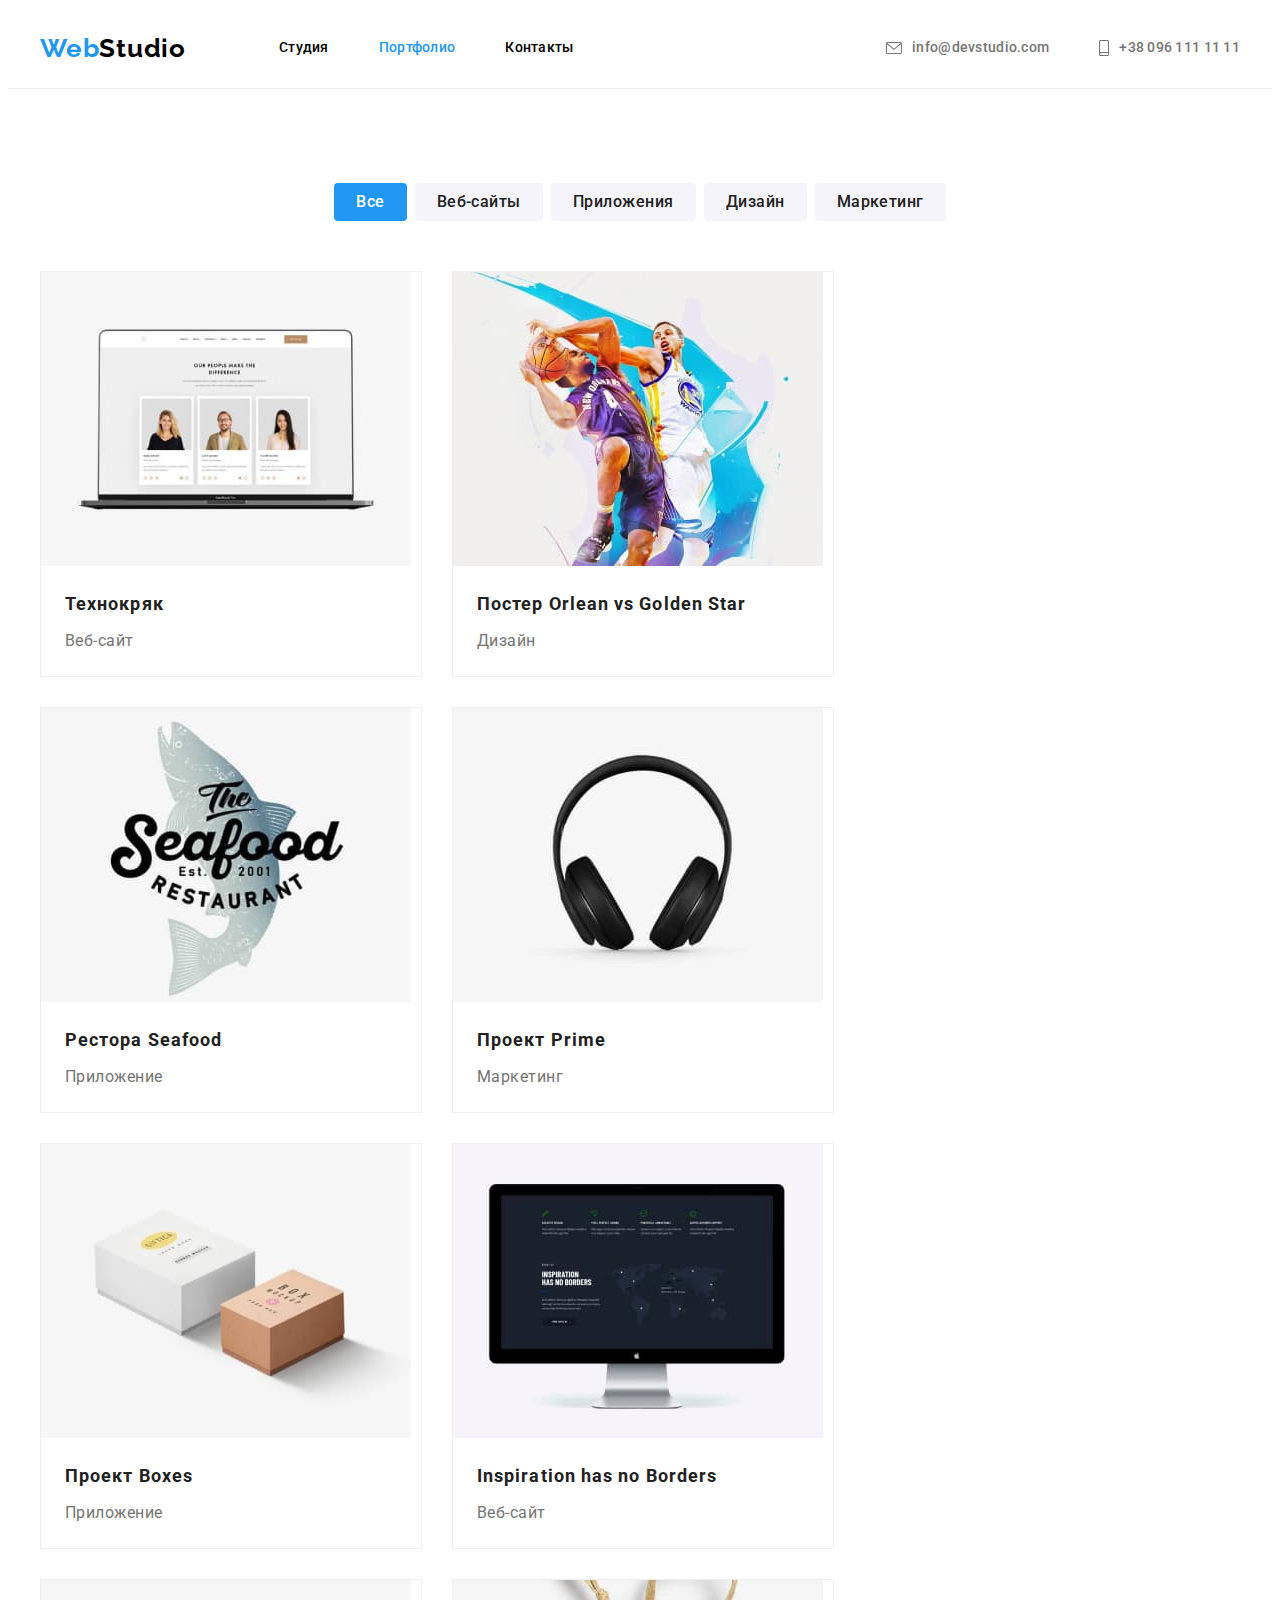
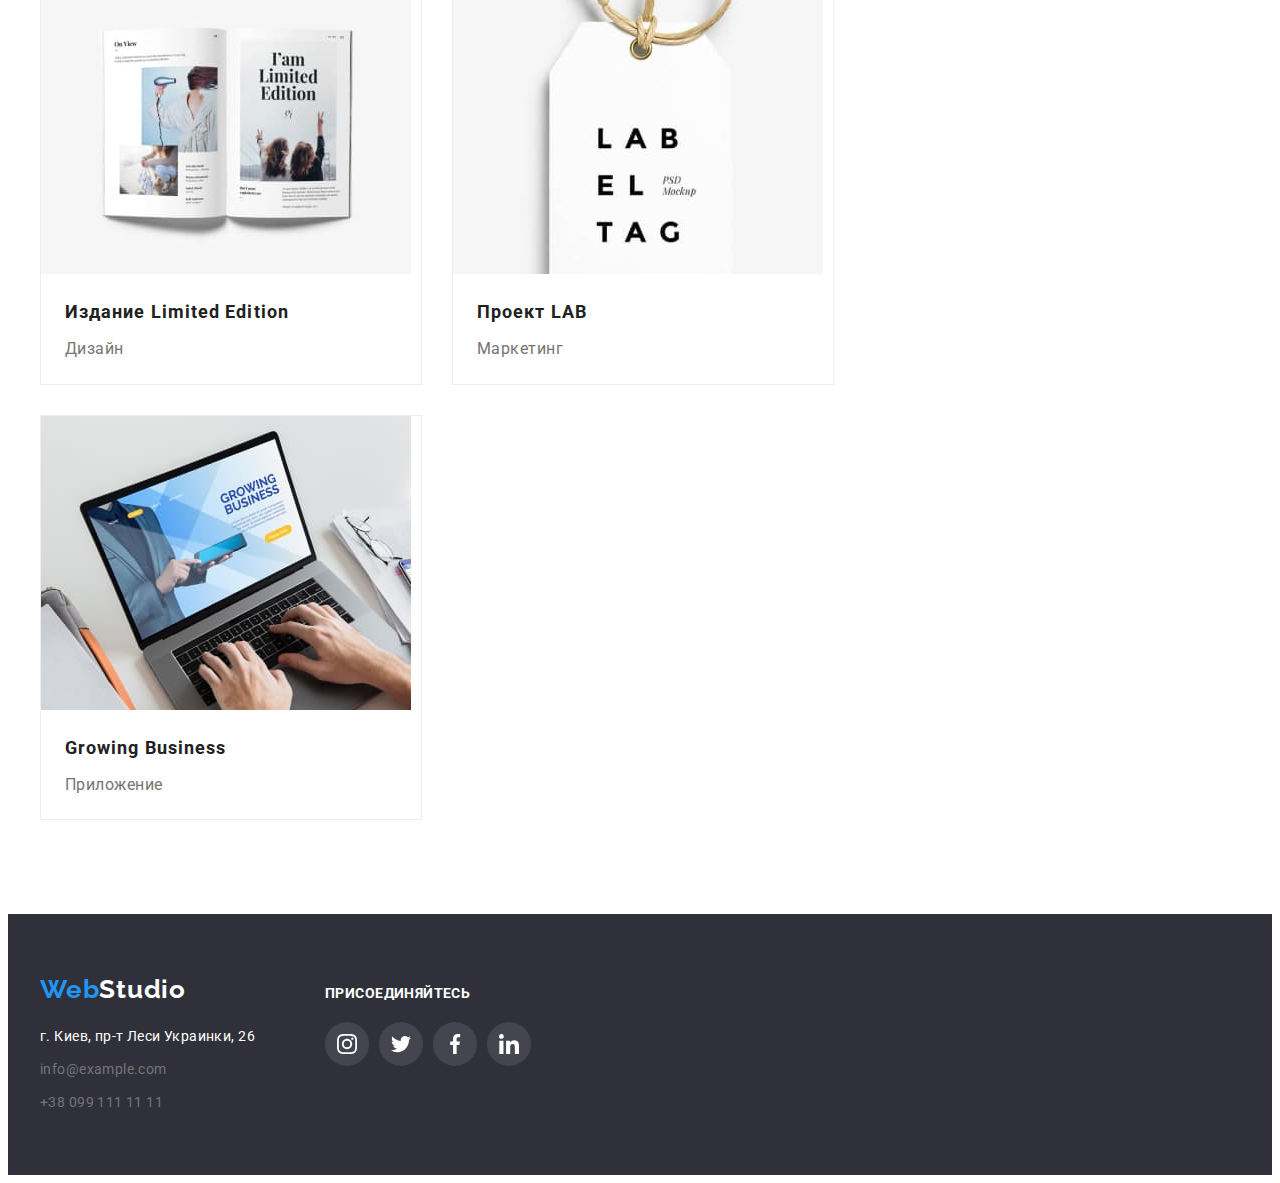
==== portfolio.html @ c50fdee5 "start 5 hw" ====
<!DOCTYPE html>
<html lang="ru">
<head>
  <meta charset="UTF-8">
  <meta http-equiv="X-UA-Compatible" content="IE=edge">
  <meta name="viewport" content="width=device-width, initial-scale=1.0">
  <title>WebStudio</title>
  <link href="https://fonts.googleapis.com/css2?family=Raleway:wght@700&family=Roboto:wght@400;500;700;900&display=swap" rel="stylesheet">
   <link rel="stylesheet" 
   href="https://cdnjs.cloudflare.com/ajax/libs/modern-normalize/1.1.0/modern-normalize.min.css" integrity="sha512-wpPYUAdjBVSE4KJnH1VR1HeZfpl1ub8YT/NKx4PuQ5NmX2tKuGu6U/JRp5y+Y8XG2tV+wKQpNHVUX03MfMFn9Q==" 
   crossorigin="anonymous"
   referrerpolicy="no-referrer" />
  <link rel="stylesheet" href="./css/style.css">
</head>
<body>
  <!-- шапка страници-->
  <header class="header">
    <div class="header-container container">
      <nav class="header-navigation">
        <a class="header-logo link" href="" lang="en">
           <span class="header-logo-first">Web</span>Studio</a>
        <ul class="header-list list">
          <li class="header-item"><a class="header-link link " href="./index.html">Студия</a></li>
          <li class="header-item"><a class="header-link link current" href="">Портфолио</a></li>
          <li class="header-item"><a class="header-link link" href="">Контакты</a></li>
        </ul>
      </nav>
      <ul class="header-inf list">
        <li class="header-inf-item"><a class="header-inf-link link" href="mailto:info@devstudio.com">
          <svg class="header-inf-icon-convert">
            <use href="./img/icons.svg#convert"></use>
          </svg>info@devstudio.com</a></li>
        <li class="header-inf-item"><a class="header-inf-link link" href="tel:+380961111111">
          <svg class="header-inf-icon-smartphone">
            <use href="./img/icons.svg#smartphone"></use>
          </svg>+38 096 111 11 11</a></li>
      </ul>
    </div>
  </header>
  <!-- main страници -->
  <main>
      <!-- фильтр сепкция -->
      <section class="filter section">
        <div class="container">
          <!-- скрытый заголовок -->
          <h1 class="visually-hidden">Наши секции</h1>
          <!-- радиокнопки -->
          <ul class="filter-btn-list list">
              <li class="filter-btn-item"><button class="filter-btn current" type="button">Все</button></li>
              <li class="filter-btn-item"><button class="filter-btn" type="button">Веб-сайты</button></li>
              <li class="filter-btn-item"><button class="filter-btn" type="button">Приложения</button></li>
              <li class="filter-btn-item"><button class="filter-btn" type="button">Дизайн</button></li>
              <li class="filter-btn-item"><button class="filter-btn" type="button">Маркетинг</button></li>
          </ul>

          <ul class="filter-container-list list">
              <li class="filter-container-item">
                  <a class="filter-container-link link" href="">
                    <img src="./img/filter1.jpg" alt="Веб-сайт" width="370" height="294">
                    <div class="filter-box">
                      <h2 class="filter-container-title">Технокряк</h2>
                      <p class="filter-container-after-title">Веб-сайт</p>
                    </div>
                                        
                  </a>
              </li>

              <li class="filter-container-item">
                <a class="filter-container-link link" href="">
                  <img src="./img/filter2.jpg" alt=" постер с 2 людьми" width="370" height="294">
                  <div class="filter-box">
                    <h2 class="filter-container-title">Постер <span lang="en">Orlean vs Golden Star</span></h2>
                    <p class="filter-container-after-title">Дизайн</p>
                
                  </div>
                </a>
            </li>

            <li class="filter-container-item"> 
                <a class="filter-container-link link" href="">
                  <img src="./img/filter3.jpg" alt="лого к ресторану" width="370" height="294">
                  <div class="filter-box">
                    <h2 class="filter-container-title">Рестора <span lang="en">Seafood</span></h2>
                    <p class="filter-container-after-title">Приложение</p>
                
                  </div>
                </a>
            </li>

            <li class="filter-container-item">
                <a class="filter-container-link link" href="">
                  <img src="./img/filter4.jpg" alt="наушники" width="370" height="294">
                  <div class="filter-box">
                    <h2 class="filter-container-title">Проект <span lang="en">Prime</span></h2>
                    <p class="filter-container-after-title">Маркетинг</p>
                
                  </div>
                </a>
            </li>

            <li class="filter-container-item">
                <a class="filter-container-link link" href="">
                  <img src="./img/filter5.jpg" alt="две коробки" width="370" height="294">
                  <div class="filter-box">
                    <h2 class="filter-container-title">Проект <span lang="en">Boxes</span></h2>
                    <p class="filter-container-after-title">Приложение</p>
                
                  </div>
                </a>
            </li>

            <li class="filter-container-item">
                <a class="filter-container-link link" href="">
                  <img src="./img/filter6.jpg" alt="комппютер с изображением Веб-сайта" width="370" height="294">
                  <div class="filter-box">
                    <h2  class="filter-container-title" lang="en">Inspiration has no Borders</h2>
                    <p class="filter-container-after-title">Веб-сайт</p>
                
                  </div>
                </a>
            </li>

            <li class="filter-container-item">
                <a class="filter-container-link link" href="">
                  <img src="./img/filter7.jpg" alt="развернутая книга" width="370" height="294">
                  <div class="filter-box">
                    <h2 class="filter-container-title">Издание <span lang="en">Limited Edition</span></h2>
                    <p class="filter-container-after-title">Дизайн</p>
                
                  </div>  
                </a>
            </li>

            <li class="filter-container-item">
                <a class="filter-container-link link" href="">
                  <img src="./img/filter8.jpg" alt="эмблоема Проекта LAB" width="370" height="294">
                  <div class="filter-box">
                    <h2 class="filter-container-title">Проект LAB</h2>
                    <p class="filter-container-after-title">Маркетинг</p>
                
                  </div>
                </a>
            </li>
            
            <li class="filter-container-item">
                <a class="filter-container-link link" href="">
                  <img src="./img/filter9.jpg" alt="работа за ноутбуком" width="370" height="294">
                  <div class="filter-box">
                    <h2 class="filter-container-title" lang="en">Growing Business</h2>
                    <p class="filter-container-after-title">Приложение</p>
                  
                  </div>
                </a>
            </li>
          </ul>
          
        </div>
      </section>
      
  </main>
   <!-- footer страници-->
   <footer class="footer">
    <div class="general-box container">
      <div class="footer-navigation">
          <a class="footer-logo link" href="" lang="en"><span class="footer-logo-first">Web</span>Studio</a>
          <address class="footer-address">
          <ul class="footer-adress-list list">
            <li class="footer-adress-item">
              <a class="footer-adress-nav-link link" href="https://goo.gl/maps/MZJRuHexeMQYuUyE6" target="_blank" rel="noopener noreferrer">г. Киев, пр-т Леси Украинки, 26</a>
            </li>

            <li class="footer-adress-item">
              <a class="footer-adress-link link" href="mailto:info@example.com">info@example.com</a>
            </li>
            
            <li class="footer-adress-item">
              <a class="footer-adress-link link" href="tel:+380991111111">+38 099 111 11 11</a>
            </li>
          </ul>
        </address> 
      </div>
    <div class="join">
      <p class="join-item-text">ПРИСОЕДИНЯЙТЕСЬ</p>
      <ul class="join-list list">

        <li class="join-item"><a class="join-link link" href="">
          <svg class="join-icon" width="20" height="20">
            <use href="./img/icons.svg#instagram"></use>
          </svg></a></li>
        
        <li class="join-item"><a class="join-link link" href="">
          <svg class="join-icon" width="20" height="20">
            <use href="./img/icons.svg#twitter"></use>
          </svg></a></li>

        <li class="join-item"><a class="join-link link" href="">
          <svg class="join-icon" width="20" height="20">
            <use href="./img/icons.svg#facebook" ></use>
          </svg></a></li>

        <li class="join-item"><a class="join-link link" href="">
          <svg class="join-icon" width="20" height="20">
            <use href="./img/icons.svg#linkedin" ></use>
          </svg></a></li>
      </ul>
    </div> 
    </div>
  </footer>
</body>
</html>
---- css/style.css ----
:root {
    --accent-color: #2196F3;
    --primary-color: #757575;
    --header-logo-color: #000000;
    --main-title-color:#212121;
    --hero-title-color: #ffffff;
    --footer-tel-mail-text-color: rgba(255, 255, 255, 0,6);
    --hero-btn-color: #188CE8;
    --background-about-icon: #F5F4FA;

    --social-icon: #AFB1B8;

    --second-background-color:#F5F4FA;
    --main-background-color: #2F303A;
    --border-color: #ECECEC;
    --border-color-filter: #EEEEEE;
    --box-shadow-comand:0px 1px 3px rgba(0, 0, 0, 0.12), 0px 1px 1px rgba(0, 0, 0, 0.14), 0px 2px 1px rgba(0, 0, 0, 0.2)
   

}

p, h1, h2, h3, h4, h5, h6{
    margin: 0px;
}
ul{
    margin: 0;
    padding: 0;
}
.container{
    width: 1200px;
    padding-left: 15px;
    padding-right: 15px;
    margin: 0 auto;
    /* background-color: pink; */
}
body {
    font-family: "Roboto",sans-serif;
    color: var(--primary-color);
    background-color: var(--hero-title-color);
}
.list {
    list-style: none;
}
.link {
    text-decoration: none;
}
.visually-hidden {
    position: absolute;
    white-space: nowrap;
    width: 1px;
    height: 1px;
    overflow: hidden;
    border: 0;
    padding: 0;
    clip: rect(0 0 0 0);
    clip-path: inset(50%);
    margin: -1px;
}
.header-list .header-link.current {
    color: var(--accent-color);
}
.filter-btn-list .filter-btn.current {
    color: var(--hero-title-color);
    background-color: var(--accent-color);
}

.section{
    padding: 94px 0;
}
img{
    display: block;
    max-width: 100%;
    height: auto;
}
/* -------------------header--------------------------- */
.header{
    border-bottom: 1px solid var(--border-color);
 
}
.header-container{
    display: flex;
    align-items: center;
}
.header-navigation{
    display: flex;
    align-items: center;
}
.header-logo {
    margin-right: 93px;

    padding-top: 24px;
    padding-bottom: 24px;  
    font-family: Raleway;
    font-weight: 700;
    font-size: 26px;
    line-height: 1.09;
    letter-spacing: 0.03em;
    color: var(--header-logo-color);
}

.header-logo-first {
    color: var(--accent-color);
}
.header-link {
    display: block;
    padding-top: 32px;
    padding-bottom: 32px;

    font-weight: 500;
    font-size: 14px;
    line-height: 1.14;
    letter-spacing: 0.02em;
    color: var(--header-logo-color);
}
.header-link:hover,
.header-link:focus,
.header-inf-link:hover,
.header-inf-link:focus{
    color: var(--accent-color);
}
.header-inf{
    display: flex;
    margin-left: auto;

    }
.header-inf-link {
    padding-top: 32px;
    padding-bottom: 32px;
    display: flex;
    align-items: center;

    font-weight: 500;
    font-size: 14px;
    line-height: 1.14;
    letter-spacing: 0.02em;
    color: var(--primary-color);


}
.header-inf-icon-convert{
    margin-right: 10px;

    width: 16px;
    height: 12px;
    fill: currentColor;
    
}
.header-inf-icon-smartphone{
    margin-right: 10px;

    width: 10px;
    height: 16px;  
    fill: currentColor  
}
.header-inf-item + .header-inf-item {
    margin-left: 50px;
}

.header-list{
    display: flex;
}
.header-item:not(:last-child){
    margin-right: 50px;
}


/* -------------------hero--------------------------- */
.hero {
   
    text-align: center  ;

    padding: 200px 0;
    max-width: 1600px;
    height: 600px;
    margin-left: auto;
    margin-right: auto;

    background-color: var(--main-background-color); 
    background-image:
    linear-gradient( 
        rgba(47, 48, 58, 0.4),
    rgba(47, 48, 58, 0.4)
    ),
    url(../img/hero.jpg);
    background-repeat: no-repeat;
    background-position: center;
    background-size: cover;
}

.hero-title {
    margin: 0 auto 30px;


    width: 696px;  
    font-weight: 900;
    font-size: 44px;
    line-height: 1.36;
    text-align: center;
    letter-spacing: 0.06em;
    text-transform: uppercase;
    color: var(--hero-title-color);
}
.hero-btn {    
    border-radius: 4px;
    border: 0px;
    min-width: 200px;   
    padding: 10px 32px;

    font-style: normal;
    font-family: inherit;
    font-weight: 700;
    font-size: 16px;
    line-height: 1.87;
    
    align-items: center;
    text-align: center;
    letter-spacing: 0.06em;
    color: var(--hero-title-color);
    cursor: pointer;
    background-color: var(--accent-color);
  
}
.hero-btn:focus,
.hero-btn:hover{
    background-color: var(--hero-btn-color) ;
}
/* -------------------about--------------------------- */
.about-list{
    display: flex;
    flex-wrap: wrap;
}
.about-item{
    width: 270px;
    
}
.about-item:not(:nth-child(4n)){
    margin-right: 30px;
}
.about-item-icon{
    display: flex;
    width: 270px;
    height: 120px;
    justify-content: center;
    align-items: center;
    /* padding: 25px 100px; */
    background-color: var(--background-about-icon);
    margin-bottom: 30px;
    border-radius: 4px;
}

.about-item-title {
    margin-bottom: 10px;

    font-weight: 700;
    font-size: 14px;
    line-height: 1.14;
    letter-spacing: 0.03em;
    text-transform: uppercase;
    color: var(--main-title-color);   
 
}
.about-item-text {
    font-size: 14px;
    line-height: 1.71;
    letter-spacing: 0.03em;
}
/* -------------------work--------------------------- */
.work{
    padding-top: 0;
}
.work-list{
    display: flex;
    flex-wrap: wrap;
}
.work-item:not(:nth-child(3n)){
    margin-right: 30px;
}
.work-title {
    margin-bottom: 50px;

    font-weight: 700;
    font-size: 36px;
    line-height: 1.17;
    text-align: center;
    letter-spacing: 0.03em;
    color: var(--main-title-color);
}
/* -------------------comand--------------------------- */
.comand {
    background-color: var(--second-background-color);
}
.comand-list{
    display: flex;
    flex-wrap: wrap;
}
.comand-item {
    background-color: var(--hero-title-color);
    border-radius: 0px 0px 4px 4px;
    box-shadow: var(--box-shadow-comand);
}
.comand-item:not(:nth-child(4n)){
    margin-right: 30px;
}
.comand-title {
    margin-bottom: 50px;

    font-style: normal; 
    font-weight: 700;
    font-size: 36px;
    line-height: 1.17;
    text-align: center;
    letter-spacing: 0.03em;
    color: var(--main-title-color);
}
.comand-box{
    padding-top: 30px;
    padding-bottom: 30px;
}
.comand-item-name {
    margin-bottom: 10px; 

    font-weight: 500;
    font-size: 16px;
    line-height: 1.19;
    text-align: center;
    letter-spacing: 0.03em;
    color: var(--main-title-color);
}
.comand-item-work {
    margin-bottom: 16px;
   
    font-size: 16px;
    line-height: 1.19;
    text-align: center;
    letter-spacing: 0.03em;
    
    color: var(--primary-color);
}


.comand-social-list{
    display: flex;
    justify-content: center;

}
.comand-social-item:not(:last-child){
    margin-right: 10px;
}

.comand-social-link{
    display: flex;
    width: 44px;
    height: 44px;
    justify-content: center;
    align-items: center; 

    color: var(--social-icon);
}

.comand-social-link:hover,
.comand-social-link:focus{
   
    background-color: var(--accent-color);
    border-radius: 50% 50%;
    color: var(--hero-title-color);
}
.comand-social-icon{
    fill: currentColor;
}


/* -------------------clients--------------------------- */
.clients-title{
    margin-bottom: 50px;
 
    font-style: normal;
    font-weight: 700;
    font-size: 36px;
    line-height: 1.17;
    text-align: center;
    letter-spacing: 0.03em;

    color: var(--main-title-color);
    }

.clients-list{
    display: flex;
    flex-wrap: wrap;

    margin-left:-30px;
    margin-top: -30px;
        
}
.clients-item{
    margin: 0;
    padding: 0;
    flex-basis: calc(100% / 6 -30px);
    margin-left: 30px;
    margin-top: 30px;
}

.clients-link{
   display: flex;
   width: 170px;
   height: 92px;
   justify-content: center;
   align-items: center;
 
   border: 1px solid var(--social-icon);
   box-sizing: border-box;
   border-radius: 4px;

   color: var(--social-icon);
}
.clients-icon{
   fill: currentColor;
}

.clients-link:hover,
.clients-link:focus{
    color: var(--accent-color);
    border-color: var(--accent-color);

}



/* -------------------footer--------------------------- */
.footer {
    background-color: var(--main-background-color);
    padding-top: 60px;
    padding-bottom: 60px;
}
.footer-logo {
    display: block;
    margin-bottom: 20px;

    font-family: Raleway;
    font-style: normal;
    font-weight: 700;
    font-size: 26px;
    line-height: 1.19;
    letter-spacing: 0.03em;
    color: var(--hero-title-color);
 }
.footer-adress-item:not(:last-child){
    margin-bottom: 9px;
}
.footer-logo-first{
    color: var(--accent-color);
}
.footer-adress-nav-link {
    font-style: normal;
    font-weight: normal;
    font-size: 14px;
    line-height: 1.71;
    letter-spacing: 0.03em;
    color: var(--hero-title-color);
}
.footer-adress-link {
    font-style: normal;
    font-weight: normal;
    font-size: 14px;
    line-height: 1.71;
    letter-spacing: 0.03em;
    color: var(--footer-tel-mail-text-color);
}
.footer-adress-nav-link:hover,
.footer-adress-nav-link:focus,
.footer-adress-link:hover,
.footer-adress-link:focus{
    color: var(--accent-color);
}

/* --------------------------- */
.general-box{
    display: flex;
    align-items: baseline;

 
}
.join{
    margin-left: 70px;
}
.join-list{
    display: flex;
}
.join-item-text{
    margin-bottom: 20px;

    font-style: normal;
    font-weight: 700;
    font-size: 14px;
    line-height: 1.14;
    letter-spacing: 0.03em;
    text-transform: uppercase;

    color: var(--hero-title-color);
}
.join-link{
    display: flex;
    width: 44px;
    height: 44px;

    justify-content: center;
    align-items: center;
    border-radius: 50% 50%;

    background: rgba(255, 255, 255, 0.1);
   
    color: var(--hero-title-color);
}
.join-link:hover,
.join-link:focus{
    background: var(--accent-color);
}
.join-icon{
    fill: currentColor;
}
.join-item:not(:last-child){
    margin-right: 10px;
}

/* -------------------PORTFOLIO.HTML--------------------------- */



/* -----------------filter-btn--------------------------------- */
.filter-btn-list{
    display: flex;
    margin-left: auto;
    margin-right: auto;
    margin-bottom: 50px;
    justify-content: center;
}
.filter-btn {
    display: inline-block;
    border-radius: 4px;
    border: 0px;
    padding: 6px 22px;

    background-color: var(--second-background-color);
    font-family: inherit;
    font-style: normal;
    font-weight: 500;
    font-size: 16px;
    line-height: 1.62;
    text-align: center;
    letter-spacing: 0.03em;

    color: var(--main-title-color);
    cursor: pointer;

}
.filter-btn-item:not(:last-child){
    margin-right: 8px;
}

.filter-btn:hover,
.filter-btn:focus {
    color: var(--hero-title-color);
    background-color: var(--accent-color);
    box-shadow: 0px 3px 1px rgba(0, 0, 0, 0.1), 0px 1px 2px rgba(0, 0, 0, 0.08), 0px 2px 2px rgba(0, 0, 0, 0.12);

}
/* ----------------filter-container--------------------------------? */
.filter-container-list{
    display: flex;
    flex-wrap: wrap;

    margin-left: -30px;
    margin-top: -30px;
}
.filter-container-item{
    margin: 0;
    padding: 0;
    flex-basis: calc(100% / 3 - 30px);
    margin-left: 30px;
    margin-top: 30px;
   
    border: 1px solid var(--border-color-filter);   
    background-color: var(--hero-title-color);
   
}

.filter-container-title {
    margin-bottom: 4px; 

    font-style: normal;
    font-weight: 700;
    font-size: 18px;
    line-height: 2;
    letter-spacing: 0.06em;
    color: var(--main-title-color);
}
.filter-container-after-title {
    font-size: 16px;
    line-height: 1.87;
    letter-spacing: 0.03em;
    color: var(--primary-color);
}
.filter-container-link {
    display: block;
    background-color: var(--hero-title-color);
}

.filter-container-link:focus,
.filter-container-link:hover{
    box-shadow: 0px 1px 1px rgba(0, 0, 0, 0.12), 0px 4px 4px rgba(0, 0, 0, 0.06), 1px 4px 6px rgba(0, 0, 0, 0.16);
}
.filter-box{
    padding: 20px 24px;
}
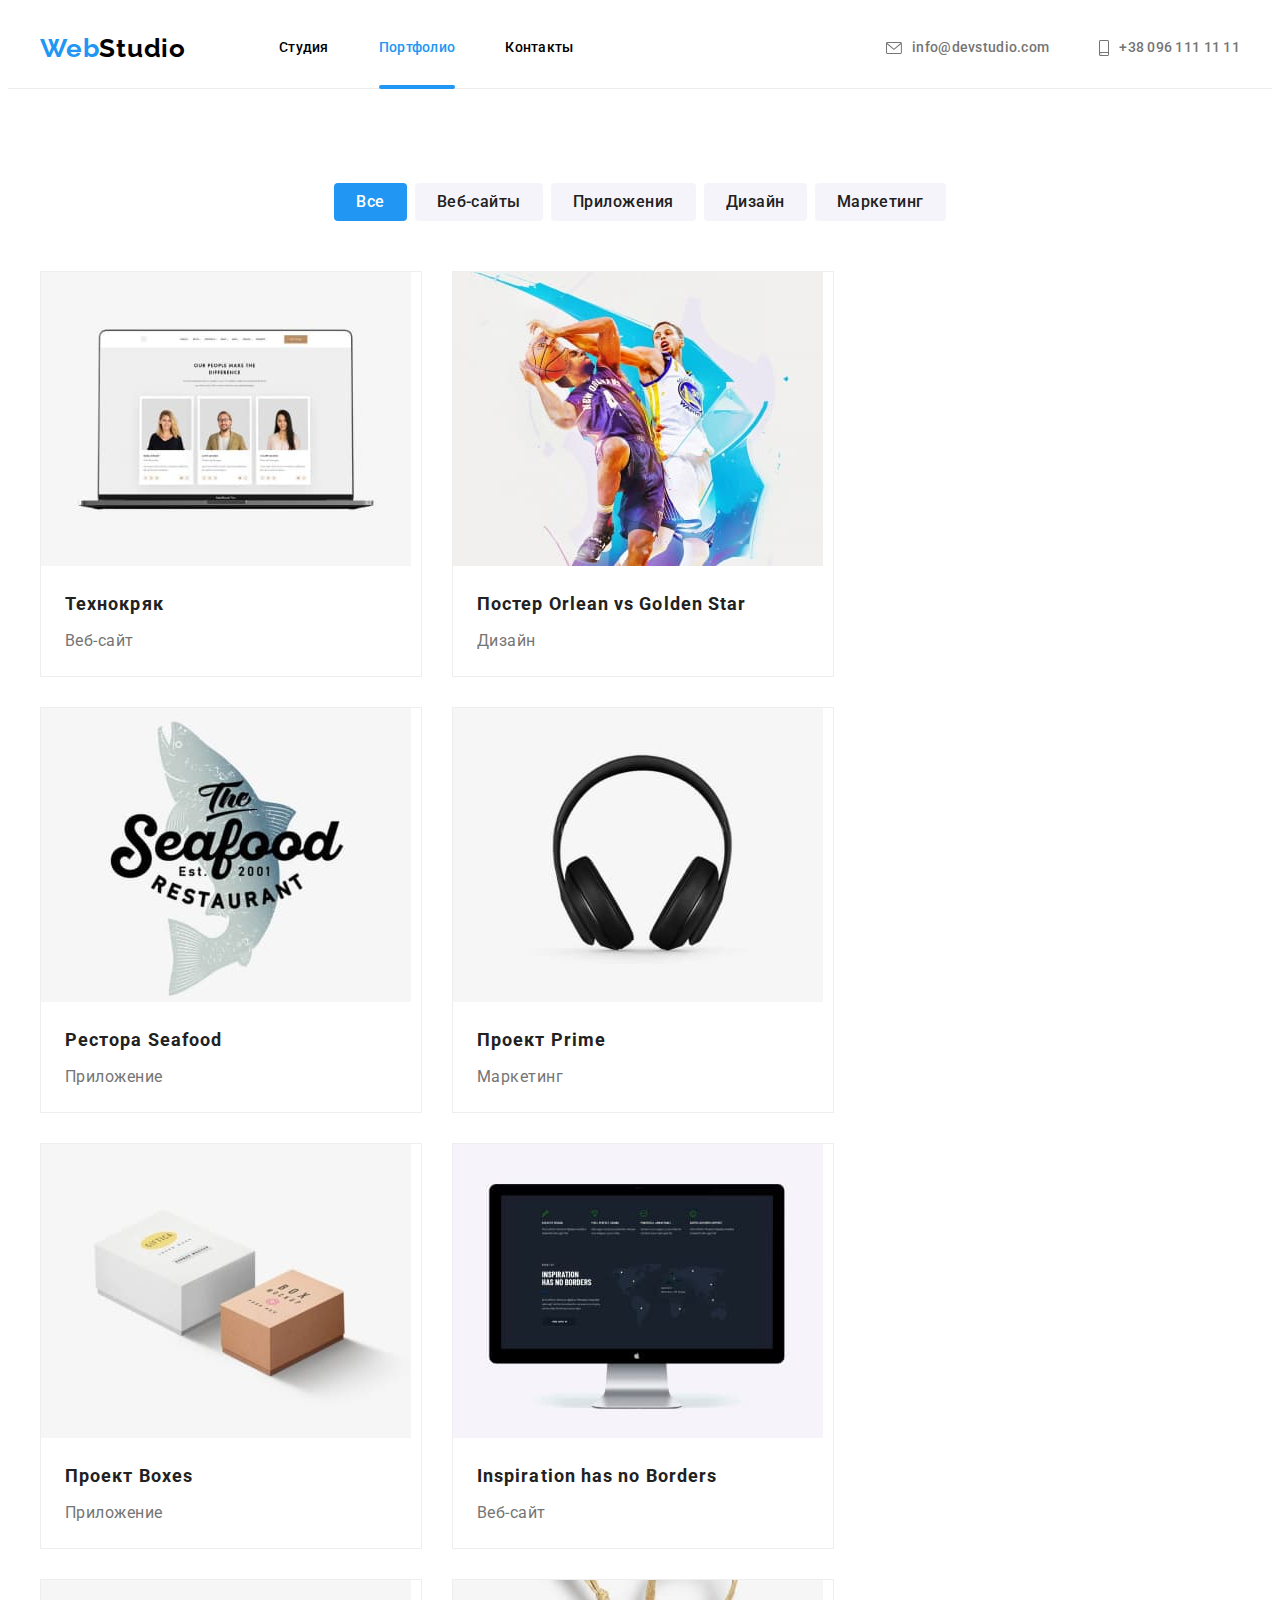
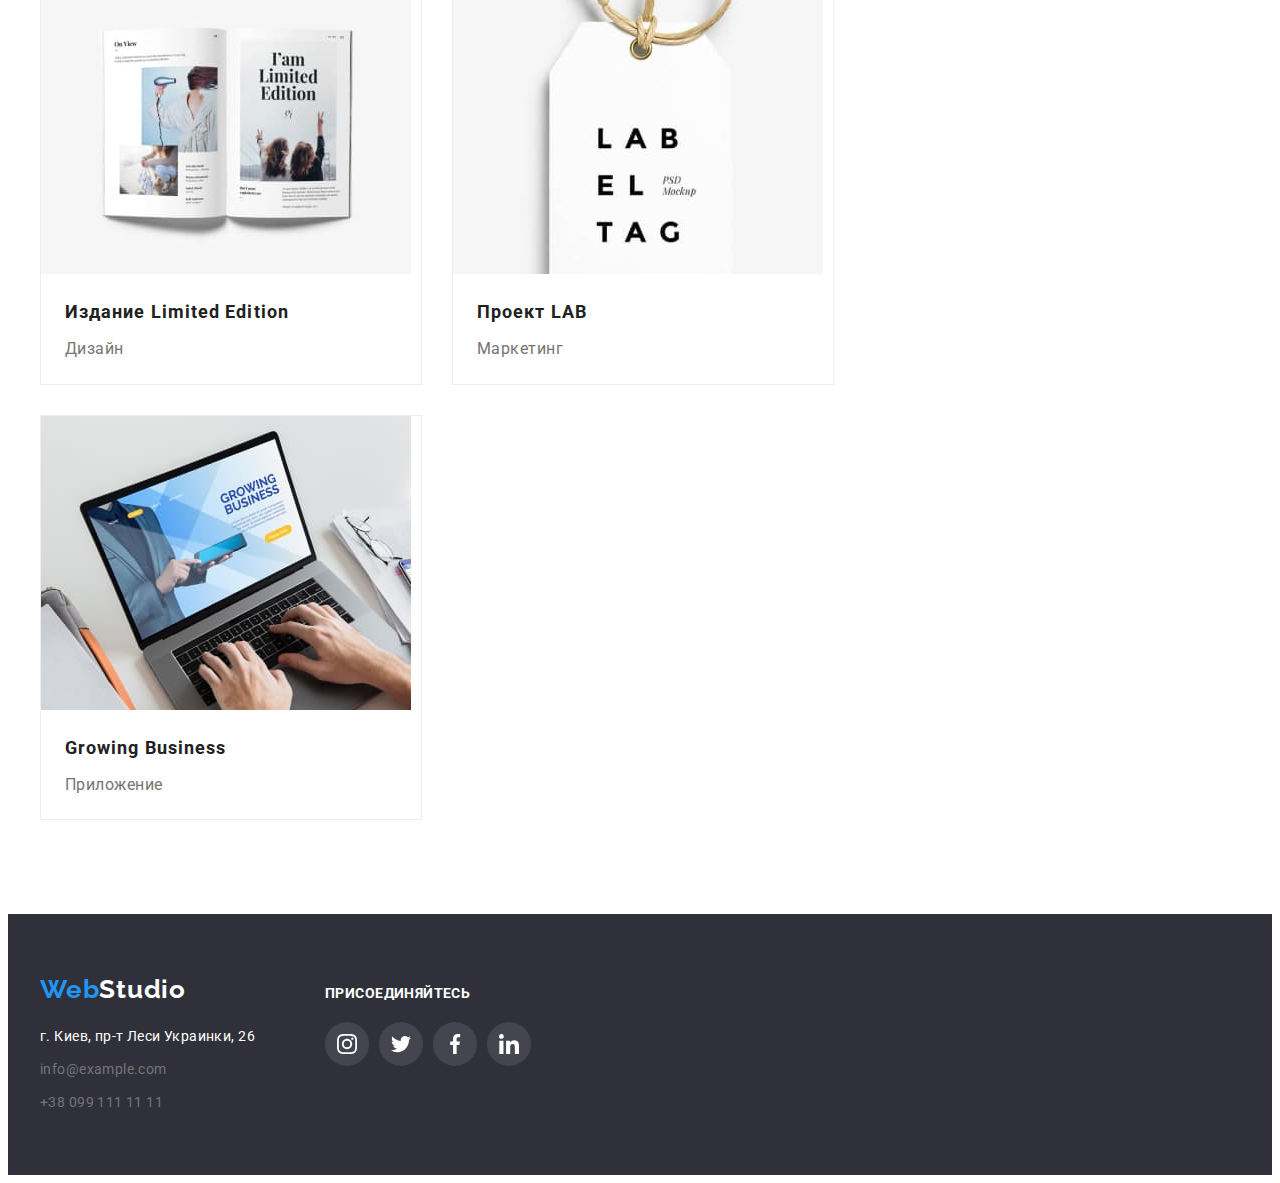
==== commit 647bc3d6: "change" ====
--- a/portfolio.html
+++ b/portfolio.html
@@ -56,7 +56,10 @@
           <ul class="filter-container-list list">
               <li class="filter-container-item">
                   <a class="filter-container-link link" href="">
-                    <img src="./img/filter1.jpg" alt="Веб-сайт" width="370" height="294">
+                    <div class="filter-overlay">
+                      <img src="./img/filter1.jpg" alt="Веб-сайт" width="370" height="294">
+                      <p class="filter-overlay-text">Технокряк это современная площадка распространения коронавируса. Компании используют эту платформу для цифрового шпионажа и атак на защищённые сервера конкурентов.</p>
+                    </div>
                     <div class="filter-box">
                       <h2 class="filter-container-title">Технокряк</h2>
                       <p class="filter-container-after-title">Веб-сайт</p>
@@ -67,7 +70,10 @@
 
               <li class="filter-container-item">
                 <a class="filter-container-link link" href="">
-                  <img src="./img/filter2.jpg" alt=" постер с 2 людьми" width="370" height="294">
+                  <div class="filter-overlay">
+                    <img src="./img/filter2.jpg" alt=" постер с 2 людьми" width="370" height="294">
+                    <p class="filter-overlay-text"></p>
+                  </div>
                   <div class="filter-box">
                     <h2 class="filter-container-title">Постер <span lang="en">Orlean vs Golden Star</span></h2>
                     <p class="filter-container-after-title">Дизайн</p>
@@ -78,7 +84,10 @@
 
             <li class="filter-container-item"> 
                 <a class="filter-container-link link" href="">
-                  <img src="./img/filter3.jpg" alt="лого к ресторану" width="370" height="294">
+                  <div class="filter-overlay">
+                    <img src="./img/filter3.jpg" alt="лого к ресторану" width="370" height="294">
+                    <p class="filter-overlay-text"></p>
+                  </div>
                   <div class="filter-box">
                     <h2 class="filter-container-title">Рестора <span lang="en">Seafood</span></h2>
                     <p class="filter-container-after-title">Приложение</p>
@@ -89,7 +98,10 @@
 
             <li class="filter-container-item">
                 <a class="filter-container-link link" href="">
-                  <img src="./img/filter4.jpg" alt="наушники" width="370" height="294">
+                  <div class="filter-overlay">
+                    <img src="./img/filter4.jpg" alt="наушники" width="370" height="294">
+                    <p class="filter-overlay-text"></p>
+                  </div>
                   <div class="filter-box">
                     <h2 class="filter-container-title">Проект <span lang="en">Prime</span></h2>
                     <p class="filter-container-after-title">Маркетинг</p>
@@ -100,7 +112,10 @@
 
             <li class="filter-container-item">
                 <a class="filter-container-link link" href="">
-                  <img src="./img/filter5.jpg" alt="две коробки" width="370" height="294">
+                  <div class="filter-overlay">
+                    <img src="./img/filter5.jpg" alt="две коробки" width="370" height="294">
+                    <p class="filter-overlay-text"></p>
+                  </div>
                   <div class="filter-box">
                     <h2 class="filter-container-title">Проект <span lang="en">Boxes</span></h2>
                     <p class="filter-container-after-title">Приложение</p>
@@ -110,8 +125,11 @@
             </li>
 
             <li class="filter-container-item">
-                <a class="filter-container-link link" href="">
-                  <img src="./img/filter6.jpg" alt="комппютер с изображением Веб-сайта" width="370" height="294">
+                <a class="filter-container-link link" href="">                  
+                  <div class="filter-overlay">
+                    <img src="./img/filter6.jpg" alt="комппютер с изображением Веб-сайта" width="370" height="294">
+                    <p class="filter-overlay-text"></p>
+                  </div>
                   <div class="filter-box">
                     <h2  class="filter-container-title" lang="en">Inspiration has no Borders</h2>
                     <p class="filter-container-after-title">Веб-сайт</p>
@@ -121,8 +139,11 @@
             </li>
 
             <li class="filter-container-item">
-                <a class="filter-container-link link" href="">
-                  <img src="./img/filter7.jpg" alt="развернутая книга" width="370" height="294">
+                <a class="filter-container-link link" href="">                 
+                  <div class="filter-overlay">
+                    <img src="./img/filter7.jpg" alt="развернутая книга" width="370" height="294">
+                    <p class="filter-overlay-text"></p>
+                  </div>
                   <div class="filter-box">
                     <h2 class="filter-container-title">Издание <span lang="en">Limited Edition</span></h2>
                     <p class="filter-container-after-title">Дизайн</p>
@@ -132,8 +153,11 @@
             </li>
 
             <li class="filter-container-item">
-                <a class="filter-container-link link" href="">
-                  <img src="./img/filter8.jpg" alt="эмблоема Проекта LAB" width="370" height="294">
+                <a class="filter-container-link link" href="">             
+                  <div class="filter-overlay">
+                    <img src="./img/filter8.jpg" alt="эмблоема Проекта LAB" width="370" height="294">
+                    <p class="filter-overlay-text"></p>
+                  </div>
                   <div class="filter-box">
                     <h2 class="filter-container-title">Проект LAB</h2>
                     <p class="filter-container-after-title">Маркетинг</p>
@@ -144,7 +168,10 @@
             
             <li class="filter-container-item">
                 <a class="filter-container-link link" href="">
-                  <img src="./img/filter9.jpg" alt="работа за ноутбуком" width="370" height="294">
+                  <div class="filter-overlay">
+                    <img src="./img/filter9.jpg" alt="работа за ноутбуком" width="370" height="294">
+                    <p class="filter-overlay-text"></p>
+                  </div>
                   <div class="filter-box">
                     <h2 class="filter-container-title" lang="en">Growing Business</h2>
                     <p class="filter-container-after-title">Приложение</p>
--- a/css/style.css
+++ b/css/style.css
@@ -8,13 +8,15 @@
     --hero-btn-color: #188CE8;
     --background-about-icon: #F5F4FA;
 
+    --bg-overlay-work: rgba(47, 48, 58, 0.8);
+    --bg-overlay-filter:rgba(33, 150, 243, 0.9);
     --social-icon: #AFB1B8;
 
     --second-background-color:#F5F4FA;
     --main-background-color: #2F303A;
     --border-color: #ECECEC;
     --border-color-filter: #EEEEEE;
-    --box-shadow-comand:0px 1px 3px rgba(0, 0, 0, 0.12), 0px 1px 1px rgba(0, 0, 0, 0.14), 0px 2px 1px rgba(0, 0, 0, 0.2)
+    --box-shadow-comand:0px 1px 3px rgba(0, 0, 0, 0.12), 0px 1px 1px rgba(0, 0, 0, 0.14), 0px 2px 1px rgba(0, 0, 0, 0.2);
    
 
 }
@@ -102,6 +104,8 @@
     color: var(--accent-color);
 }
 .header-link {
+    position: relative;
+
     display: block;
     padding-top: 32px;
     padding-bottom: 32px;
@@ -111,6 +115,24 @@
     line-height: 1.14;
     letter-spacing: 0.02em;
     color: var(--header-logo-color);
+
+
+    
+}
+.header-link.current::after{
+    position: absolute;
+    left: 0;
+    bottom: -1px;
+
+    content: "";
+    width: 100%;
+    height: 4px;
+
+    background-color: var(--accent-color);   
+    border-radius: 2px;
+
+
+
 }
 .header-link:hover,
 .header-link:focus,
@@ -285,6 +307,27 @@
     letter-spacing: 0.03em;
     color: var(--main-title-color);
 }
+.work-item{
+    position: relative;
+}
+.work-item-text{
+    position: absolute;
+    width: 100%;
+    left: 0;
+    bottom: 0;
+
+    padding: 27px 0;
+
+    font-weight: 700;
+    font-size: 14px;
+    line-height: 1.14;
+    text-align: center;
+    letter-spacing: 0.03em;
+    text-transform: uppercase;
+
+    color: var(--hero-title-color);
+    background: var(--bg-overlay-work);
+}
 /* -------------------comand--------------------------- */
 .comand {
     background-color: var(--second-background-color);
@@ -607,7 +650,41 @@
 .filter-container-link:focus,
 .filter-container-link:hover{
     box-shadow: 0px 1px 1px rgba(0, 0, 0, 0.12), 0px 4px 4px rgba(0, 0, 0, 0.06), 1px 4px 6px rgba(0, 0, 0, 0.16);
-}
+    opacity: 1;
+
+}
+.filter-overlay{
+    position: relative;
+    overflow: hidden;
+}
+.filter-overlay-text{
+    position: absolute;
+    left: 0;
+    top: 0;
+    height: 100%;
+    width: 100%;
+    padding: 63px 24px;
+
+    font-weight: normal;
+    font-size: 18px;
+    line-height: 1.56;
+    letter-spacing: 0.03em;
+
+    color: var(--hero-title-color);
+    background-color: rgba(33, 150, 243, 0.9);
+
+    transform: translateY(100%);
+    transition: transform 250ms cubic-bezier(0.4, 0, 0.2, 1);
+
+}
+.filter-container-link:hover .filter-overlay-text,
+.filter-container-link:focus .filter-overlay-text{
+    transform: translateY(0);
+
+
+ 
+}
+
 .filter-box{
     padding: 20px 24px;
 }
